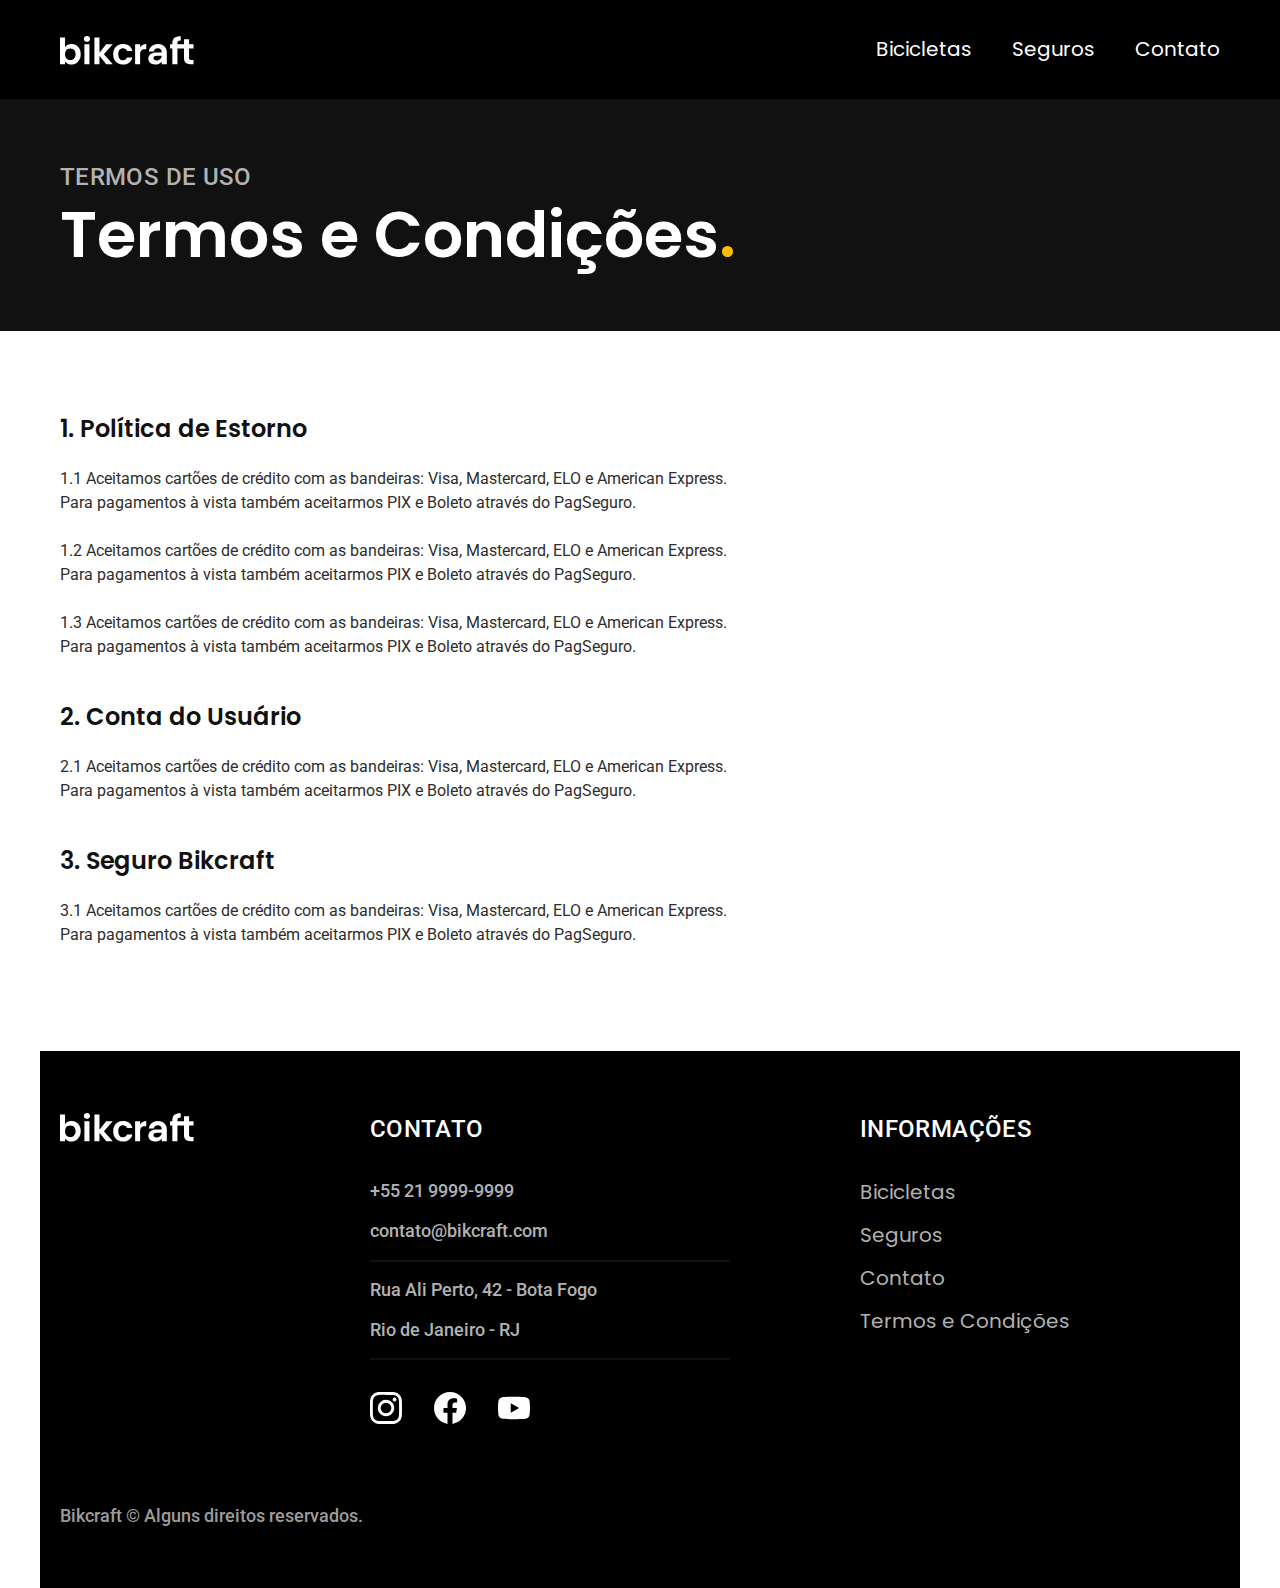
==== bicicletas.html @ 115457a3 "termos e seguros" ====
<!DOCTYPE html>
<html lang="pt-br">
<head>
    <meta charset="UTF-8">
    <meta name="viewport" content="width=device-width, initial-scale=1.0">
    <meta name="description" content="Termos e condições">
    <title>Termos e Condições - Bikecraft</title>
    <link rel="stylesheet" href="./css/style.css">

    <link rel="preconnect" href="https://fonts.googleapis.com">
    <link rel="preconnect" href="https://fonts.gstatic.com" crossorigin>
    <link href="https://fonts.googleapis.com/css2?family=Merriweather:ital,wght@1,900&family=Poppins:wght@400;600&family=Roboto:wght@400;500&display=swap" rel="stylesheet">

</head>
<body>
    <header class="header-bg">
     <div class="header container">
            <a href="./"><img src="./img/bikcraft.svg" alt="Bikcraft"></a>
        <nav aria-label="primaria">
            <ul class="header-menu font-1-m cor-0">
                <li><a href="./bicicletas.html">Bicicletas</a></li>
                <li><a href="./seguros.html">Seguros</a></li>
                <li><a href="./contato.html">Contato</a></li>
            </ul>
        </nav>
     </div>
    </header>

    <main>
        <div class="titulo-bg">
            <div class="titulo container">
                <p class="font-2-l-b cor-5">Termos de Uso</p>
                <h1 class="font-1-xxl cor-0">Termos e Condições<span class="cor-p1">.</span></h1>
            </div>
        </div>

        <div class="termos font-2-s cor-10 container">
            <h2 class="font-1-l cor-11">1. Política de Estorno</h2>
            <p>1.1 Aceitamos cartões de crédito com as bandeiras: Visa, Mastercard, ELO e American Express. Para pagamentos à vista também aceitarmos PIX e Boleto através do PagSeguro.</p>
            <p>1.2 Aceitamos cartões de crédito com as bandeiras: Visa, Mastercard, ELO e American Express. Para pagamentos à vista também aceitarmos PIX e Boleto através do PagSeguro.</p>
            <p>1.3 Aceitamos cartões de crédito com as bandeiras: Visa, Mastercard, ELO e American Express. Para pagamentos à vista também aceitarmos PIX e Boleto através do PagSeguro.</p>
            <h2 class="font-1-l cor-11">2. Conta do Usuário</h2>
            <p>2.1 Aceitamos cartões de crédito com as bandeiras: Visa, Mastercard, ELO e American Express. Para pagamentos à vista também aceitarmos PIX e Boleto através do PagSeguro.</p>
            <h2 class="font-1-l cor-11">3. Seguro Bikcraft</h2>
            <p>3.1 Aceitamos cartões de crédito com as bandeiras: Visa, Mastercard, ELO e American Express. Para pagamentos à vista também aceitarmos PIX e Boleto através do PagSeguro.</p>
        </div>
    </main>
    
    <footer class="footer-bg">
        <div class="footer container">
            <img src="./img/bikcraft.svg" alt="Bikcraft">
            <div class="footer-contato">
                <h3 class="font-2-l-b cor-0">Contato</h3>
                <ul class="font-2-m cor-5">
                    <li><a href="tel:+552199999999">+55 21 9999-9999</a></li>
                    <li><a href="mailto:contato@bikcraft.com">contato@bikcraft.com</a></li>
                    <li>Rua Ali Perto, 42 - Bota Fogo</li>
                    <li>Rio de Janeiro - RJ</li>
                </ul>
                <div class="footer-redes">
                    <a href="./">
                        <img src="./img/redes/instagram.svg" alt="Instagram">
                    </a>
                    <a href="./">
                        <img src="./img/redes/facebook.svg" alt="Facebook">
                    </a>
                    <a href="./">
                        <img src="./img/redes/youtube.svg" alt="Youtube">
                    </a>

                </div>
            </div>
            <div class="footer-informacoes">
                <h3 class="font-2-l-b cor-0">Informações</h3>
                <nav>
                    <ul class="font-1-m cor-5">
                        <li><a href="./bicicletas.html">Bicicletas</a></li>
                        <li><a href="./seguros.html">Seguros</a></li>
                        <li><a href="./contato.html">Contato</a></li>
                        <li><a href="./termos.html">Termos e Condições</a></li>
                    </ul>
                </nav>
            </div>
            <p class="footer-copy font-2-m cor-6">Bikcraft © Alguns direitos reservados.</p>
        </div>

    </footer>
</body>
</html>
---- css/style.css ----
@import "./global/global.css";
@import "./global/header.css";
@import "./global/footer.css";


/* UTILIDADES */
@import "./utilidades/componentes.css";
@import "./utilidades/tipografia.css";
@import "./utilidades/cores.css";

/* HOME */
@import "./home/introducao.css";
@import "./home/tecnologia.css";
@import "./home/parceiros.css";
@import "./home/depoimento.css";

/* BICICLETAS */
@import "./bicicletas/bicicletas-lista.css";

/* SEGUROS */
@import "./seguros/seguros.css";

/* TERMOS */
@import "./termos/termos.css";
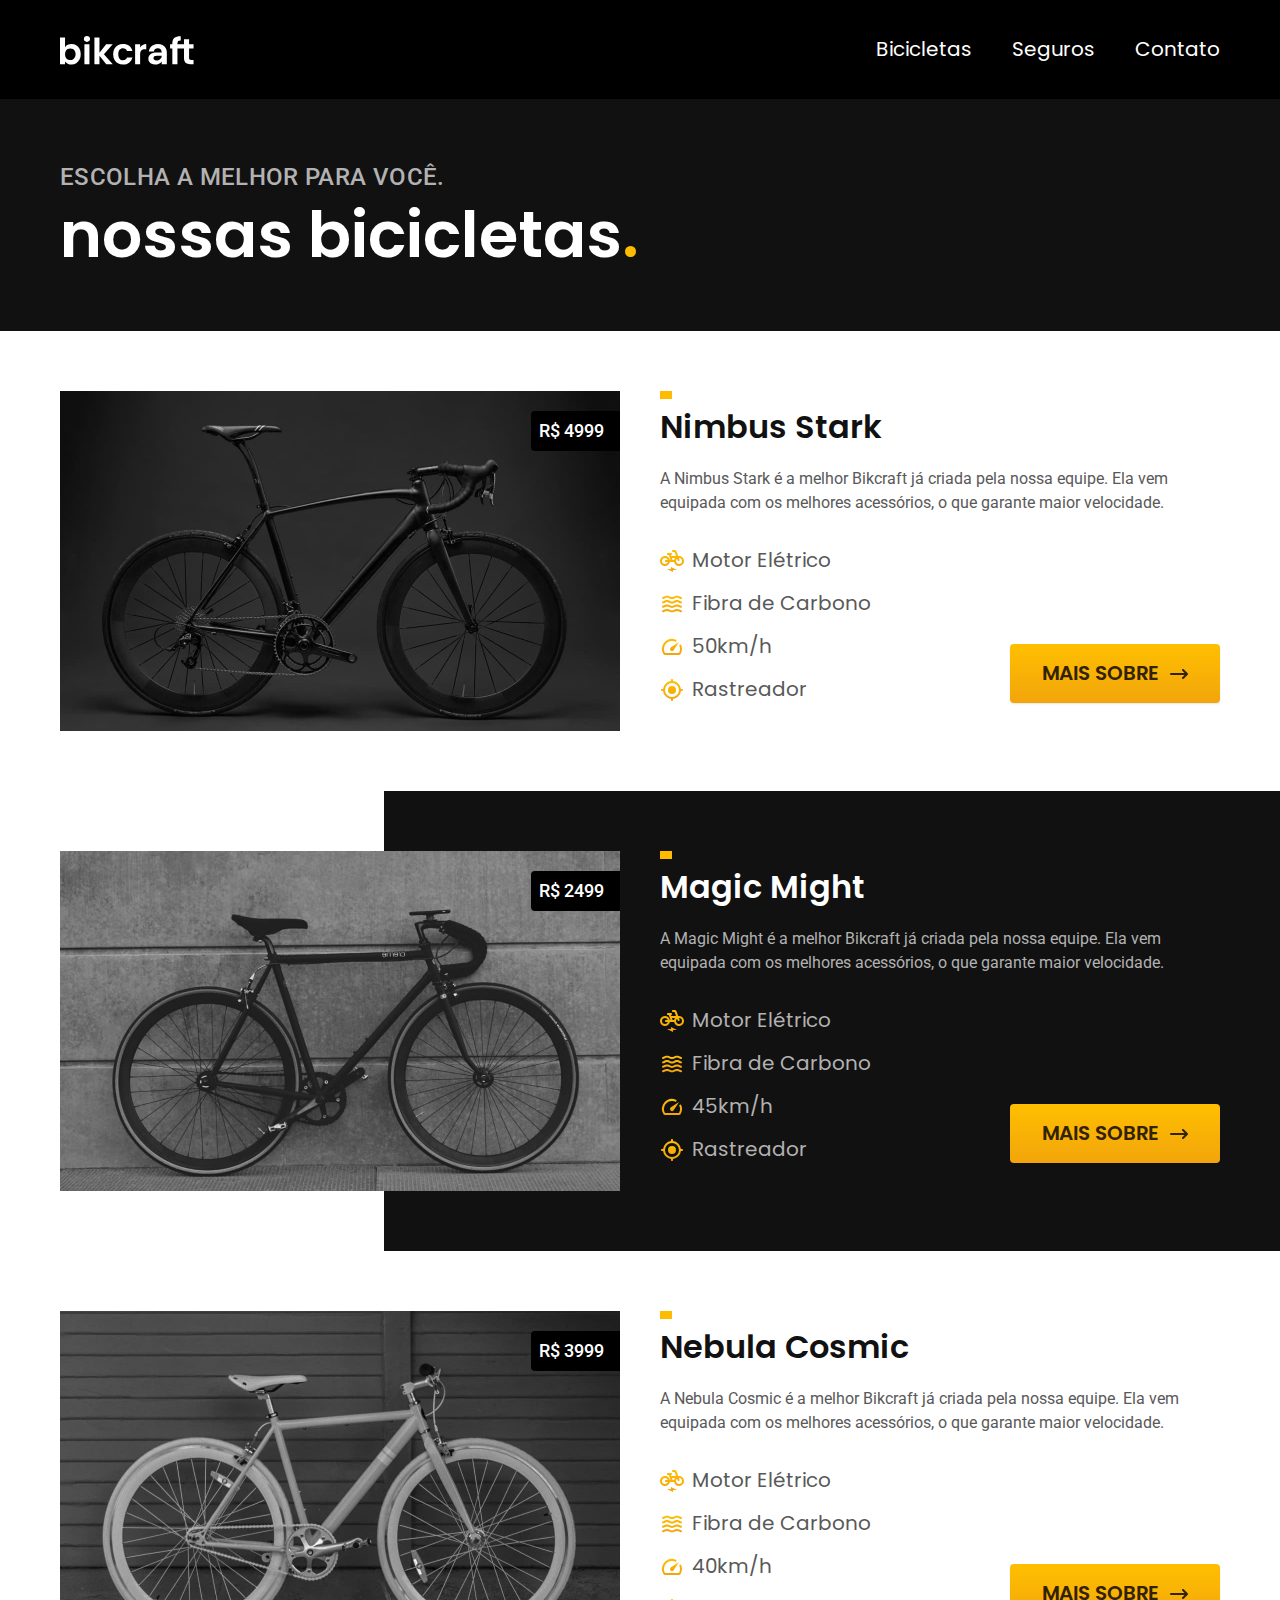
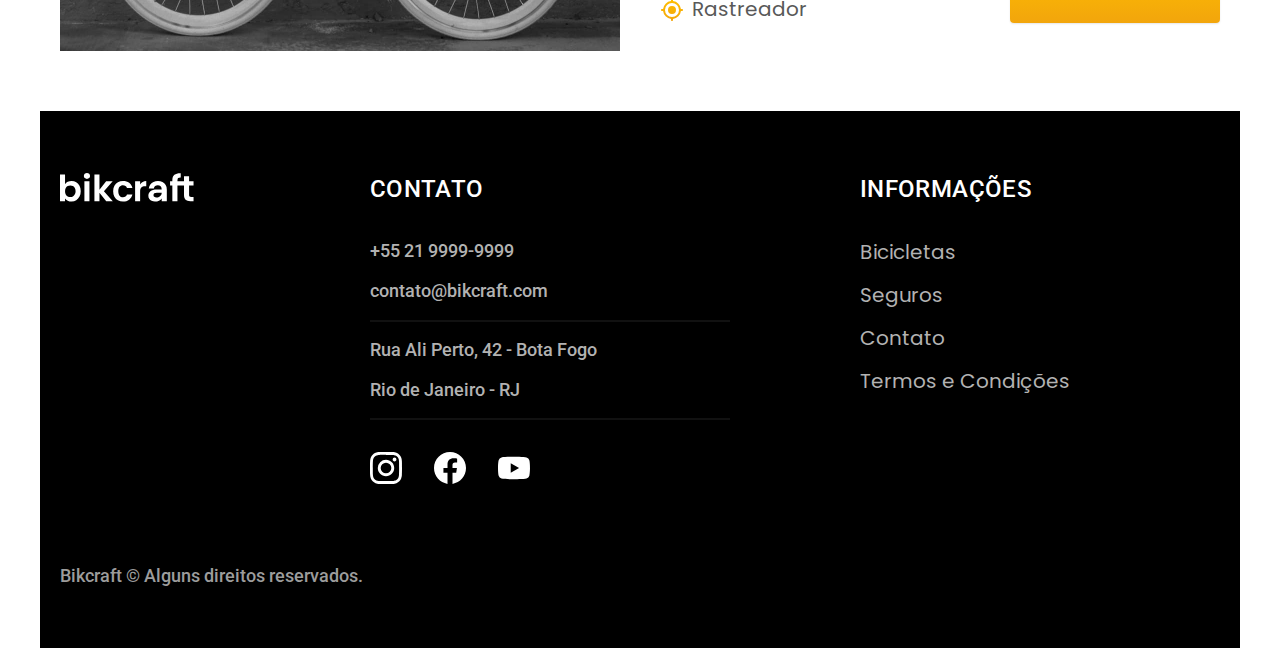
==== commit d1a5346a: "bicicletas" ====
--- a/bicicletas.html
+++ b/bicicletas.html
@@ -4,7 +4,7 @@
     <meta charset="UTF-8">
     <meta name="viewport" content="width=device-width, initial-scale=1.0">
     <meta name="description" content="Termos e condições">
-    <title>Termos e Condições - Bikecraft</title>
+    <title>Bicicletas - Bikecraft</title>
     <link rel="stylesheet" href="./css/style.css">
 
     <link rel="preconnect" href="https://fonts.googleapis.com">
@@ -12,7 +12,7 @@
     <link href="https://fonts.googleapis.com/css2?family=Merriweather:ital,wght@1,900&family=Poppins:wght@400;600&family=Roboto:wght@400;500&display=swap" rel="stylesheet">
 
 </head>
-<body>
+<body id="bicicletas">
     <header class="header-bg">
      <div class="header container">
             <a href="./"><img src="./img/bikcraft.svg" alt="Bikcraft"></a>
@@ -29,21 +29,106 @@
     <main>
         <div class="titulo-bg">
             <div class="titulo container">
-                <p class="font-2-l-b cor-5">Termos de Uso</p>
-                <h1 class="font-1-xxl cor-0">Termos e Condições<span class="cor-p1">.</span></h1>
+                <p class="font-2-l-b cor-5">Escolha a melhor para você.</p>
+                <h1 class="font-1-xxl cor-0">nossas bicicletas<span class="cor-p1">.</span></h1>
             </div>
         </div>
 
-        <div class="termos font-2-s cor-10 container">
-            <h2 class="font-1-l cor-11">1. Política de Estorno</h2>
-            <p>1.1 Aceitamos cartões de crédito com as bandeiras: Visa, Mastercard, ELO e American Express. Para pagamentos à vista também aceitarmos PIX e Boleto através do PagSeguro.</p>
-            <p>1.2 Aceitamos cartões de crédito com as bandeiras: Visa, Mastercard, ELO e American Express. Para pagamentos à vista também aceitarmos PIX e Boleto através do PagSeguro.</p>
-            <p>1.3 Aceitamos cartões de crédito com as bandeiras: Visa, Mastercard, ELO e American Express. Para pagamentos à vista também aceitarmos PIX e Boleto através do PagSeguro.</p>
-            <h2 class="font-1-l cor-11">2. Conta do Usuário</h2>
-            <p>2.1 Aceitamos cartões de crédito com as bandeiras: Visa, Mastercard, ELO e American Express. Para pagamentos à vista também aceitarmos PIX e Boleto através do PagSeguro.</p>
-            <h2 class="font-1-l cor-11">3. Seguro Bikcraft</h2>
-            <p>3.1 Aceitamos cartões de crédito com as bandeiras: Visa, Mastercard, ELO e American Express. Para pagamentos à vista também aceitarmos PIX e Boleto através do PagSeguro.</p>
+            <div class="bicicletas container">
+                <div class="bicicletas-imagem">
+                    <img src="./img/bicicletas/nimbus.jpg" alt="Bicicleta preta">
+                    <span class="font-2-m cor-0">R$ 4999</span>
+                </div>
+                <div class="bicicletas-conteudo">
+                    <h2 class="font-1-xl">Nimbus Stark</h2>
+                    <P class="font-2-s cor-8">A Nimbus Stark é a melhor Bikcraft já criada pela nossa equipe. Ela vem equipada com os melhores acessórios, o que garante maior velocidade.</P>
+                    <ul class="font-1-m cor-8">
+                        <li>
+                            <img src="./img/icones/eletrica.svg" alt="">
+                            Motor Elétrico
+                        </li>
+                        <li>
+                            <img src="./img/icones/carbono.svg" alt="">
+                            Fibra de Carbono
+                        </li>
+                        <li>
+                            <img src="./img/icones/velocidade.svg" alt="">
+                            50km/h
+                        </li>
+                        <li>
+                            <img src="./img/icones/rastreador.svg" alt="">
+                            Rastreador
+                        </li>
+                    </ul>
+                    <a class="botao seta" href="./bicicletas/nimbus.html">Mais Sobre</a>
+                </div>
+            </div>
+       
+
+
+        <div class="bicicletas-bg">
+            <div class="bicicletas container">
+                <div class="bicicletas-imagem">
+                    <img src="./img/bicicletas/magic.jpg" alt="Bicicleta preta">
+                    <span class="font-2-m cor-0">R$ 2499</span>
+                </div>
+                <div class="bicicletas-conteudo">
+                    <h2 class="font-1-xl cor-0">Magic Might</h2>
+                    <P class="font-2-s cor-5">A Magic Might é a melhor Bikcraft já criada pela nossa equipe. Ela vem equipada com os melhores acessórios, o que garante maior velocidade.</P>
+                    <ul class="font-1-m cor-5">
+                        <li>
+                            <img src="./img/icones/eletrica.svg" alt="">
+                            Motor Elétrico
+                        </li>
+                        <li>
+                            <img src="./img/icones/carbono.svg" alt="">
+                            Fibra de Carbono
+                        </li>
+                        <li>
+                            <img src="./img/icones/velocidade.svg" alt="">
+                            45km/h
+                        </li>
+                        <li>
+                            <img src="./img/icones/rastreador.svg" alt="">
+                            Rastreador
+                        </li>
+                    </ul>
+                    <a class="botao seta" href="./bicicletas/magic.html">Mais Sobre</a>
+                </div>
+            </div>
         </div>
+
+        
+            <div class="bicicletas container">
+                <div class="bicicletas-imagem">
+                    <img src="./img/bicicletas/nebula.jpg" alt="Bicicleta preta">
+                    <span class="font-2-m cor-0">R$ 3999</span>
+                </div>
+                <div class="bicicletas-conteudo">
+                    <h2 class="font-1-xl">Nebula Cosmic</h2>
+                    <P class="font-2-s cor-8">A Nebula Cosmic é a melhor Bikcraft já criada pela nossa equipe. Ela vem equipada com os melhores acessórios, o que garante maior velocidade.</P>
+                    <ul class="font-1-m cor-8">
+                        <li>
+                            <img src="./img/icones/eletrica.svg" alt="">
+                            Motor Elétrico
+                        </li>
+                        <li>
+                            <img src="./img/icones/carbono.svg" alt="">
+                            Fibra de Carbono
+                        </li>
+                        <li>
+                            <img src="./img/icones/velocidade.svg" alt="">
+                            40km/h
+                        </li>
+                        <li>
+                            <img src="./img/icones/rastreador.svg" alt="">
+                            Rastreador
+                        </li>
+                    </ul>
+                    <a class="botao seta" href="./bicicletas/nebula.html">Mais Sobre</a>
+                </div>
+            </div>
+        
     </main>
     
     <footer class="footer-bg">
--- a/css/style.css
+++ b/css/style.css
@@ -8,17 +8,22 @@
 @import "./utilidades/tipografia.css";
 @import "./utilidades/cores.css";
 
+
 /* HOME */
 @import "./home/introducao.css";
 @import "./home/tecnologia.css";
 @import "./home/parceiros.css";
 @import "./home/depoimento.css";
 
+
 /* BICICLETAS */
 @import "./bicicletas/bicicletas-lista.css";
+@import "./bicicletas/bicicletas.css";
+
 
 /* SEGUROS */
 @import "./seguros/seguros.css";
 
+
 /* TERMOS */
 @import "./termos/termos.css";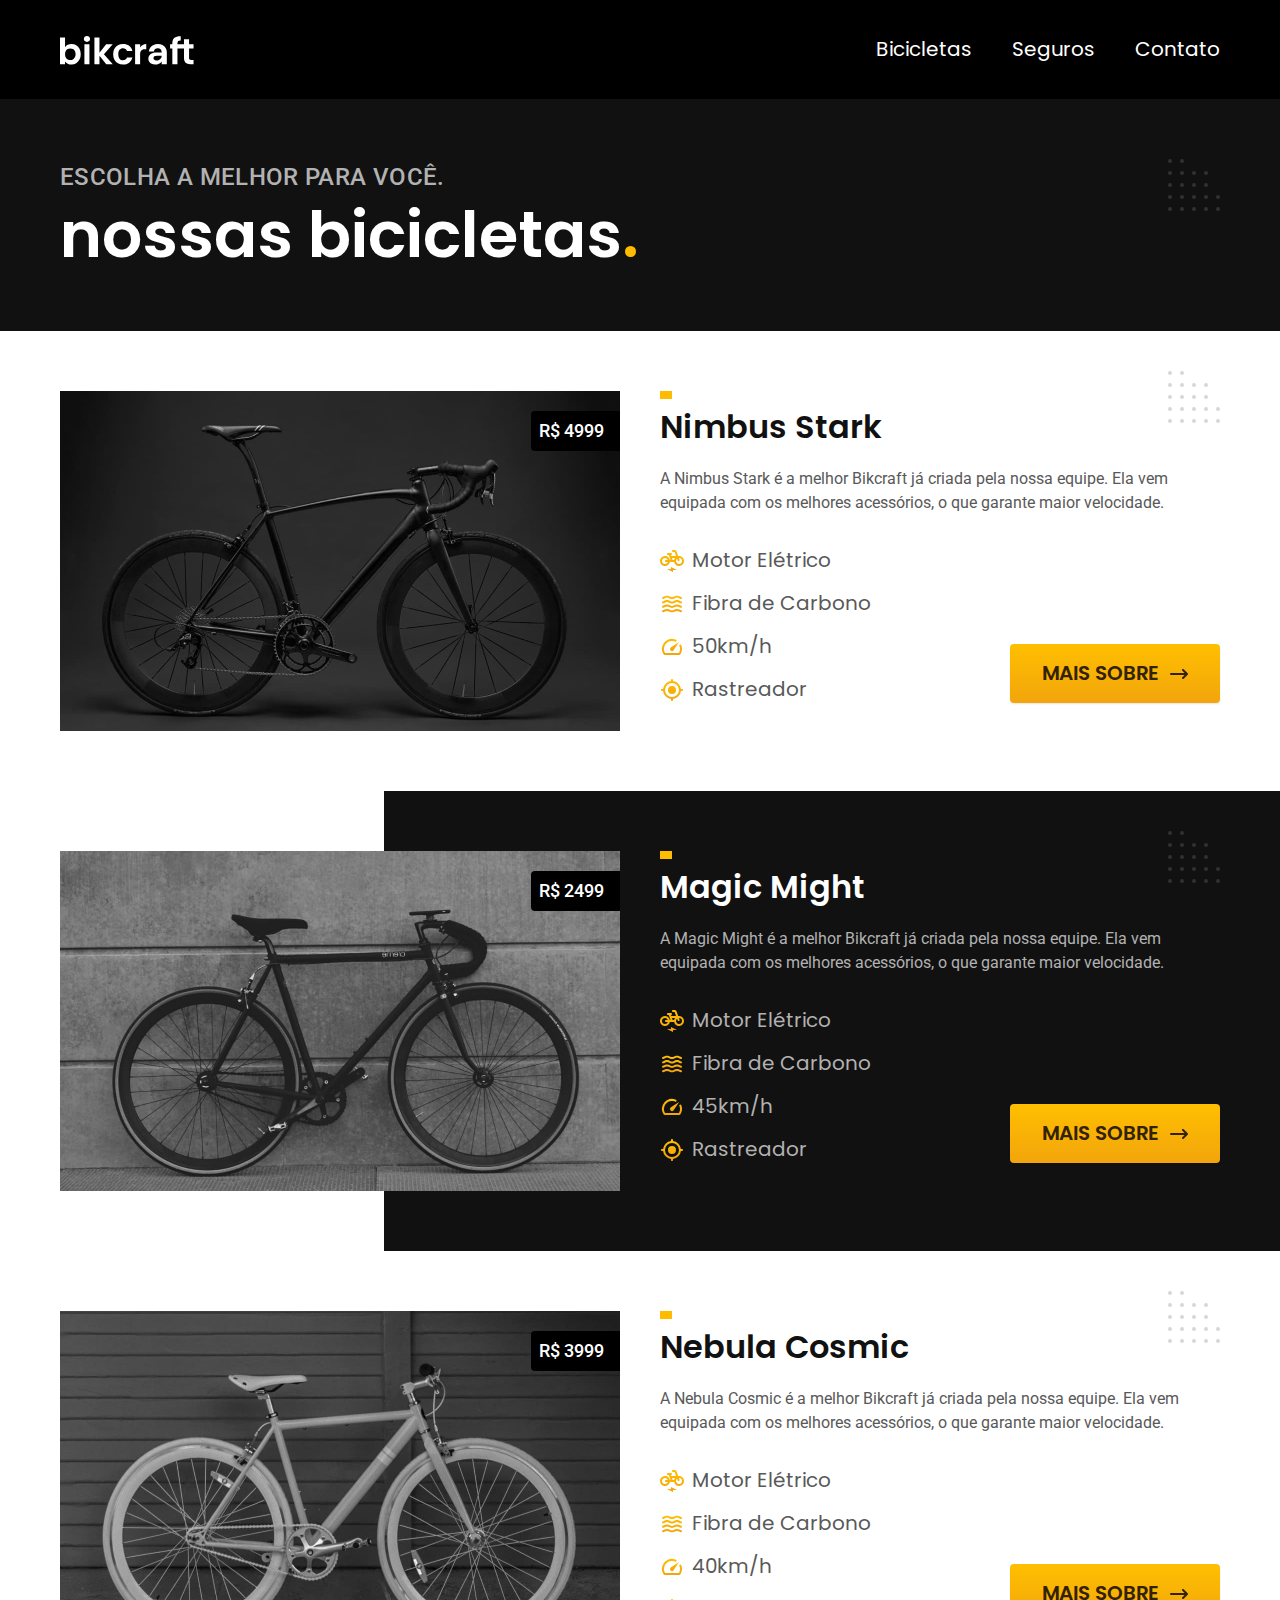
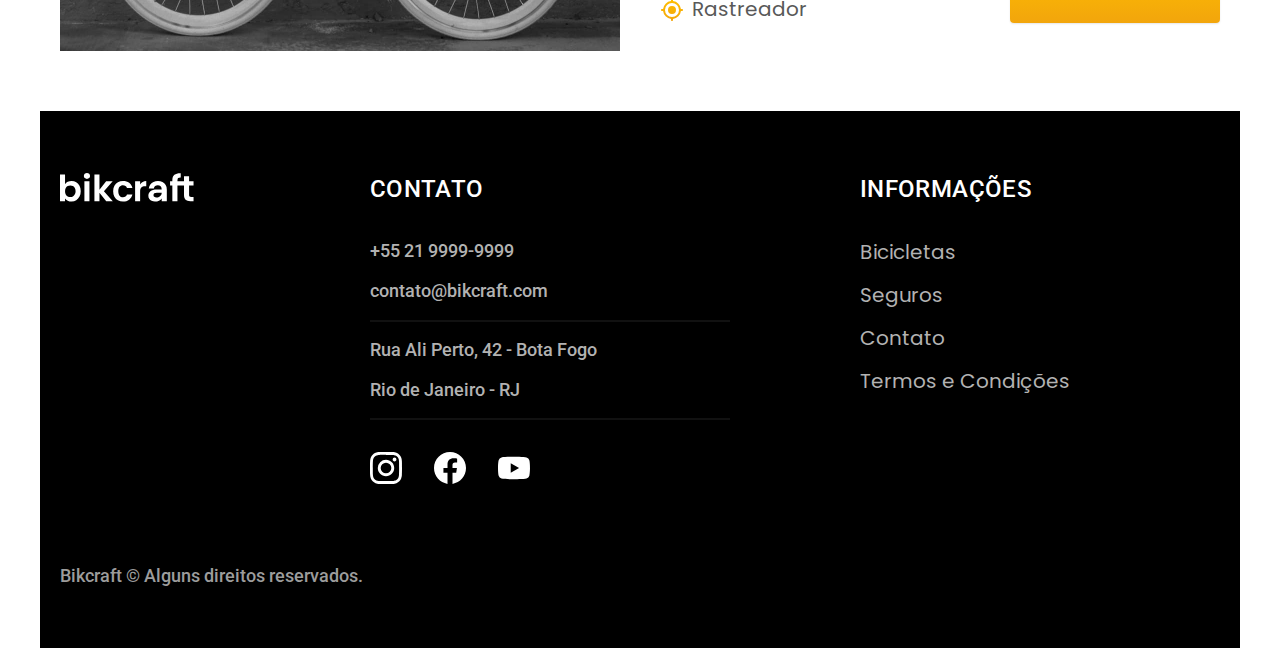
==== commit 9e3458f6: "otimizações do site" ====
--- a/bicicletas.html
+++ b/bicicletas.html
@@ -5,6 +5,7 @@
     <meta name="viewport" content="width=device-width, initial-scale=1.0">
     <meta name="description" content="Termos e condições">
     <title>Bicicletas - Bikecraft</title>
+    <link rel="preload" href="./css/style.css" as="style">
     <link rel="stylesheet" href="./css/style.css">
 
     <link rel="preconnect" href="https://fonts.googleapis.com">
--- a/css/style.css
+++ b/css/style.css
@@ -7,6 +7,7 @@
 @import "./utilidades/componentes.css";
 @import "./utilidades/tipografia.css";
 @import "./utilidades/cores.css";
+@import "./utilidades/formulario.css";
 
 
 /* HOME */
@@ -21,9 +22,26 @@
 @import "./bicicletas/bicicletas.css";
 
 
+/* BICICLETA */
+@import "./bicicleta/bicicleta.css";
+@import "./bicicleta/seguro.css";
+
+
 /* SEGUROS */
 @import "./seguros/seguros.css";
+@import "./seguros/vantagens.css";
+@import "./seguros/perguntas.css";
+
+
+/* CONTATO */
+@import "./contato/contato.css";
+@import "./contato/lojas.css";
+
+
+/* ORÇAMENTO */
+@import "./orcamento/orcamento.css";
 
 
 /* TERMOS */
-@import "./termos/termos.css";+@import "./termos/termos.css";
+
--- a/css/style.css
+++ b/css/style.css
@@ -7,6 +7,7 @@
 @import "./utilidades/componentes.css";
 @import "./utilidades/tipografia.css";
 @import "./utilidades/cores.css";
+@import "./utilidades/formulario.css";
 
 
 /* HOME */
@@ -21,9 +22,26 @@
 @import "./bicicletas/bicicletas.css";
 
 
+/* BICICLETA */
+@import "./bicicleta/bicicleta.css";
+@import "./bicicleta/seguro.css";
+
+
 /* SEGUROS */
 @import "./seguros/seguros.css";
+@import "./seguros/vantagens.css";
+@import "./seguros/perguntas.css";
+
+
+/* CONTATO */
+@import "./contato/contato.css";
+@import "./contato/lojas.css";
+
+
+/* ORÇAMENTO */
+@import "./orcamento/orcamento.css";
 
 
 /* TERMOS */
-@import "./termos/termos.css";+@import "./termos/termos.css";
+
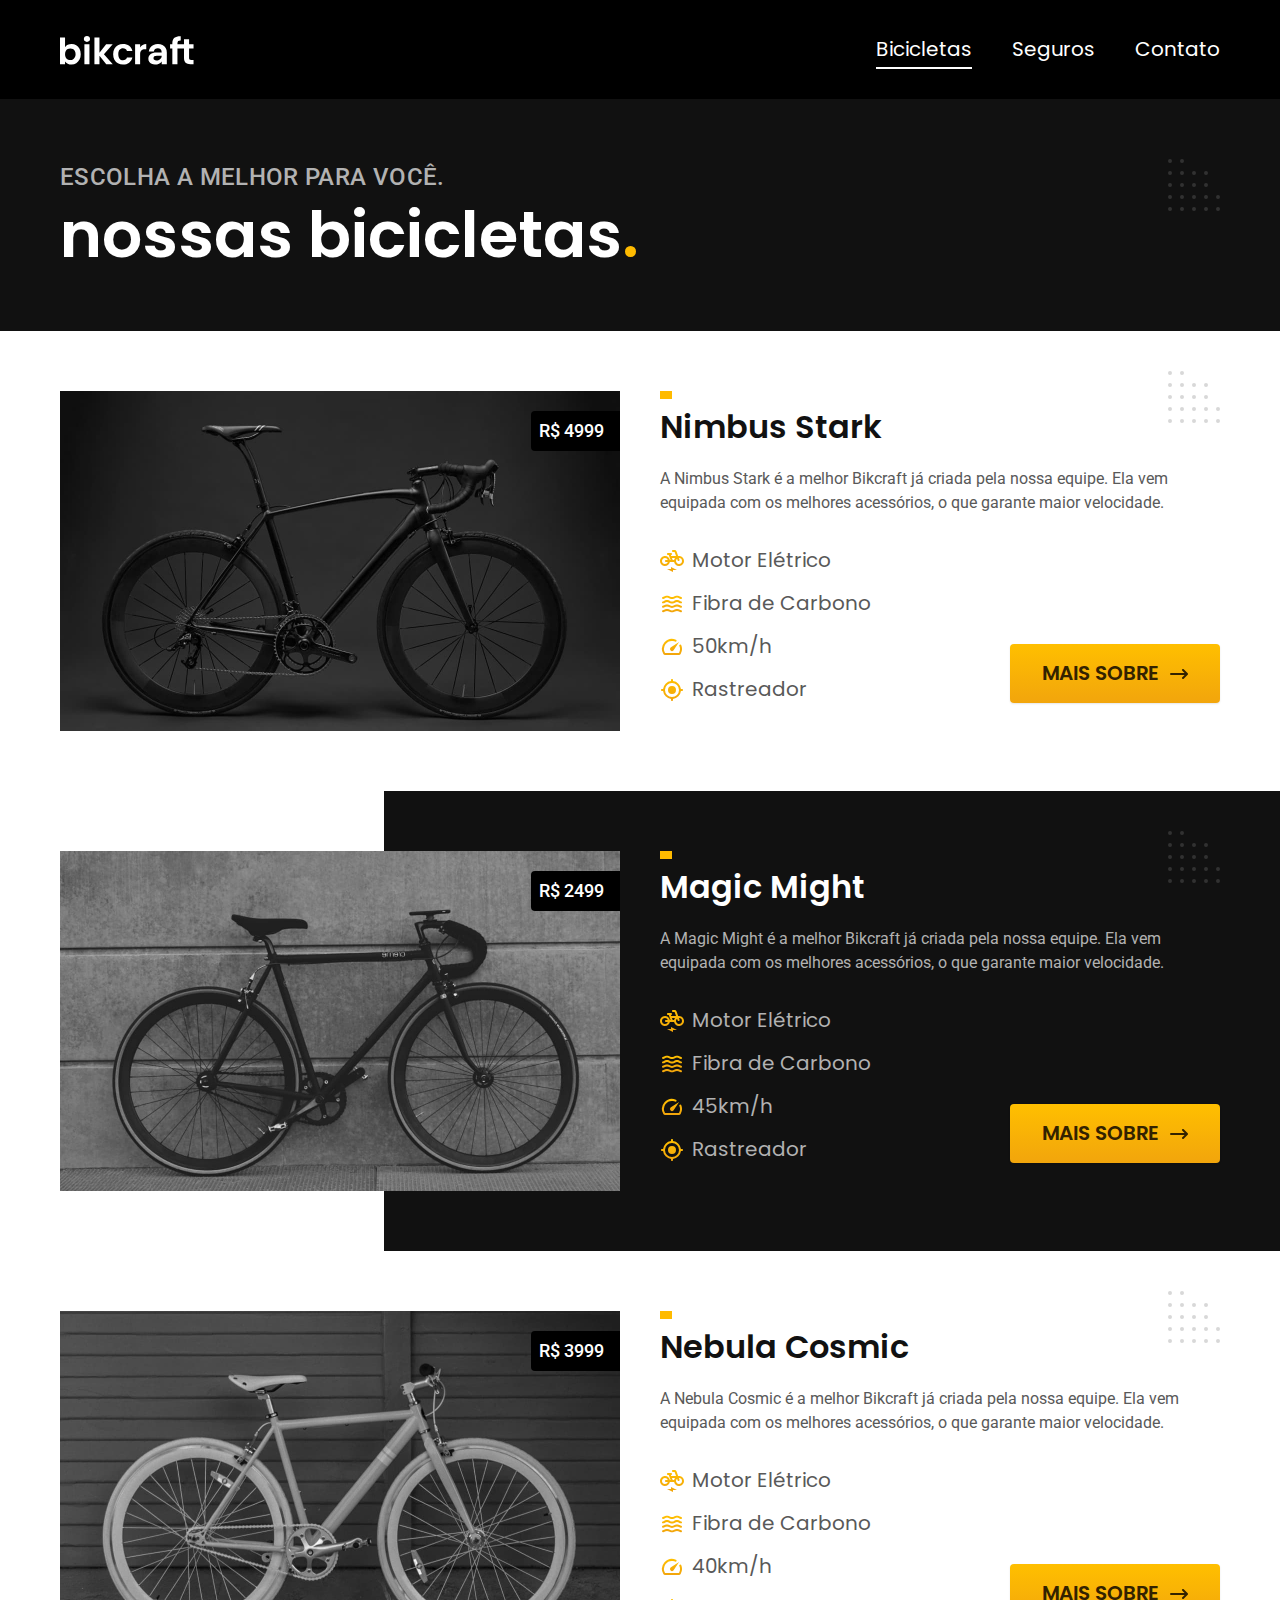
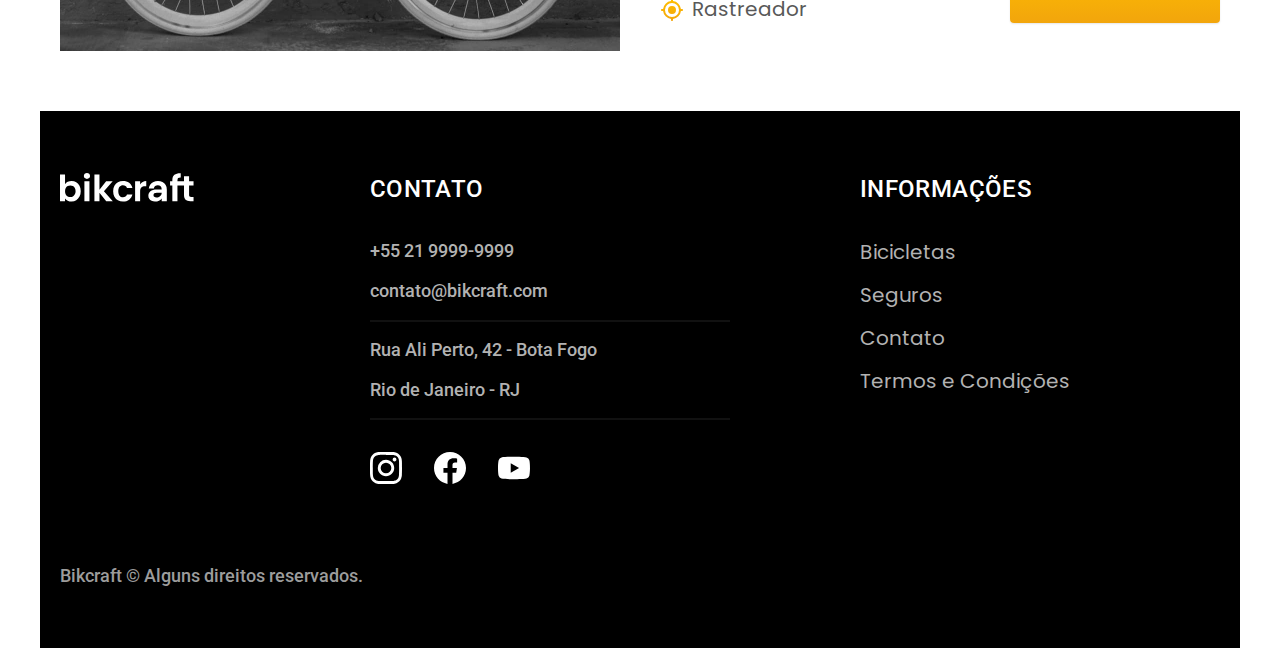
==== commit 0ea157b9: "js parte 1" ====
--- a/bicicletas.html
+++ b/bicicletas.html
@@ -171,5 +171,6 @@
         </div>
 
     </footer>
+ <script src="./js/script.js"></script>
 </body>
 </html>